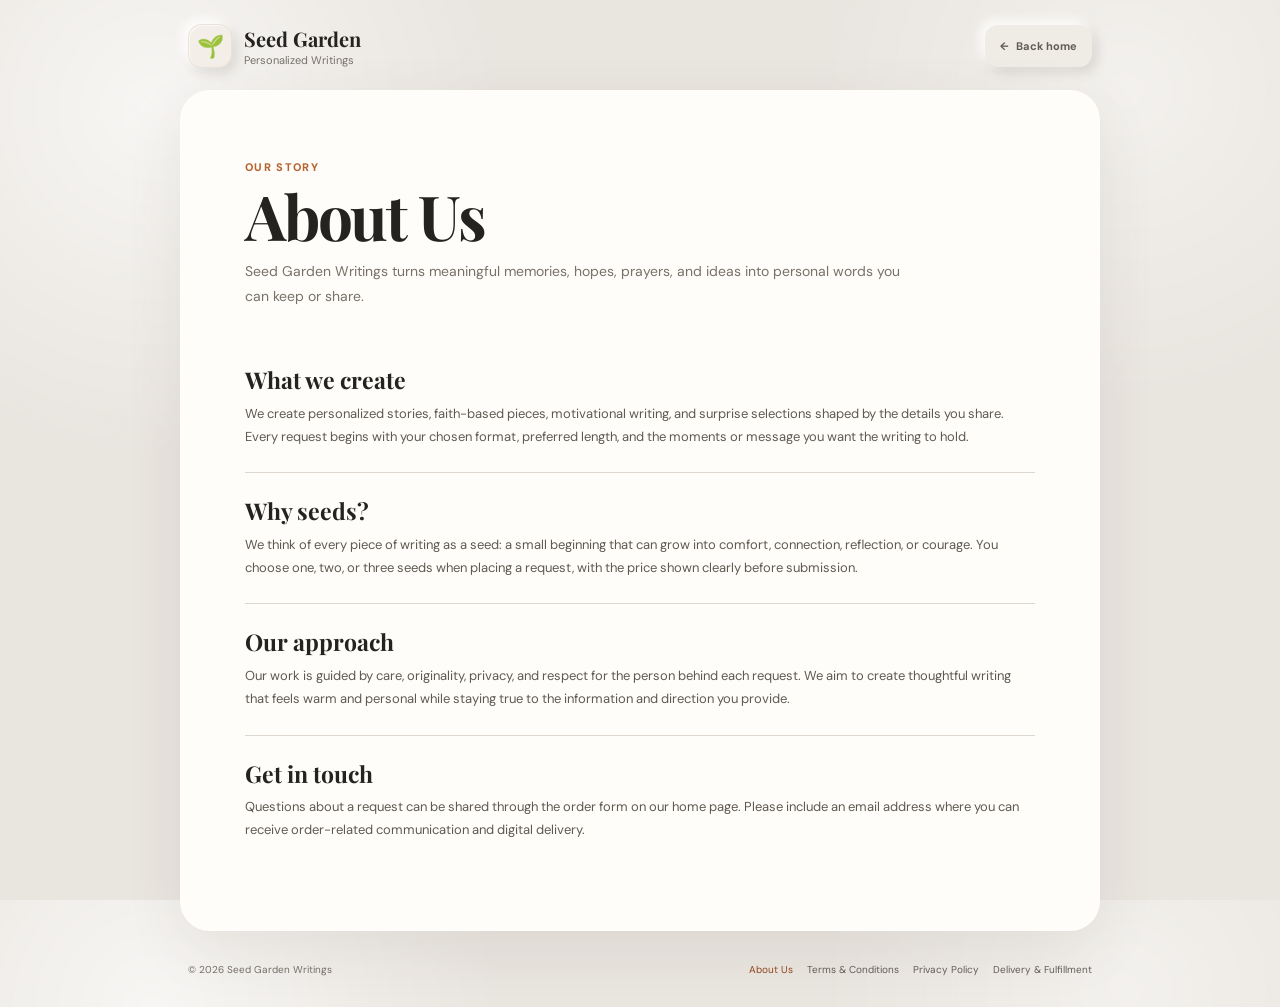
==== about.html @ 4d6d3c55 "Build Seed Garden writing website" ====
<!DOCTYPE html>
<html lang="en">
<head>
  <meta charset="UTF-8" />
  <meta name="viewport" content="width=device-width, initial-scale=1.0" />
  <meta name="description" content="Learn about Seed Garden Writings and our approach to personal, faith-based, and motivational writing." />
  <title>About Us — Seed Garden Writings</title>
  <link rel="preconnect" href="https://fonts.googleapis.com">
  <link rel="preconnect" href="https://fonts.gstatic.com" crossorigin>
  <link href="https://fonts.googleapis.com/css2?family=DM+Sans:wght@400;500;600;700&family=Playfair+Display:wght@600;700&display=swap" rel="stylesheet">
  <link rel="stylesheet" href="styles.css" />
</head>
<body class="legal-page">
  <div class="legal-shell">
    <header class="legal-header">
      <a class="brand" href="index.html" aria-label="Seed Garden Writings home">
        <span class="brand-mark">🌱</span>
        <span><strong>Seed Garden</strong><small>Personalized Writings</small></span>
      </a>
      <a class="home-button" href="index.html"><span aria-hidden="true">←</span> Back home</a>
    </header>

    <main class="legal-card">
      <span class="eyebrow">Our story</span>
      <h1>About Us</h1>
      <p class="legal-intro">Seed Garden Writings turns meaningful memories, hopes, prayers, and ideas into personal words you can keep or share.</p>

      <section class="legal-section">
        <h2>What we create</h2>
        <p>We create personalized stories, faith-based pieces, motivational writing, and surprise selections shaped by the details you share. Every request begins with your chosen format, preferred length, and the moments or message you want the writing to hold.</p>
      </section>

      <section class="legal-section">
        <h2>Why seeds?</h2>
        <p>We think of every piece of writing as a seed: a small beginning that can grow into comfort, connection, reflection, or courage. You choose one, two, or three seeds when placing a request, with the price shown clearly before submission.</p>
      </section>

      <section class="legal-section">
        <h2>Our approach</h2>
        <p>Our work is guided by care, originality, privacy, and respect for the person behind each request. We aim to create thoughtful writing that feels warm and personal while staying true to the information and direction you provide.</p>
      </section>

      <section class="legal-section">
        <h2>Get in touch</h2>
        <p>Questions about a request can be shared through the order form on our home page. Please include an email address where you can receive order-related communication and digital delivery.</p>
      </section>
    </main>

    <footer class="site-footer legal-footer">
      <span>© 2026 Seed Garden Writings</span>
      <nav class="footer-links" aria-label="Footer navigation">
        <a href="about.html" aria-current="page">About Us</a>
        <a href="terms.html">Terms &amp; Conditions</a>
        <a href="privacy.html">Privacy Policy</a>
        <a href="delivery-fulfillment-policy.html">Delivery &amp; Fulfillment</a>
      </nav>
    </footer>
  </div>
</body>
</html>
---- styles.css ----
:root {
  --page: #e9e5df;
  --panel: #fffdf9;
  --panel-soft: #f5f0e9;
  --ink: #25231f;
  --muted: #777169;
  --line: #ddd7cf;
  --accent: #b6632d;
  --accent-dark: #8f4820;
  --accent-soft: #f8e5d7;
  --olive: #6f7e5b;
  --success: #5d7e56;
  --danger: #a44036;
  --shadow: 0 18px 60px rgba(60, 49, 38, .08);
  --neu-raised: -5px -5px 11px rgba(255,255,255,.88), 5px 5px 12px rgba(83,70,55,.15);
  --neu-pressed: inset 3px 3px 7px rgba(91,75,57,.16), inset -3px -3px 7px rgba(255,255,255,.9);
  --radius-xl: 30px;
  --radius-lg: 20px;
  --radius-md: 14px;
}

* { box-sizing: border-box; }

html,
body { height: 100%; }

html { scroll-behavior: smooth; }

body {
  margin: 0;
  overflow: hidden;
  color: var(--ink);
  background:
    radial-gradient(circle at 12% 12%, rgba(255,255,255,.66), transparent 25%),
    radial-gradient(circle at 88% 10%, rgba(255,255,255,.46), transparent 22%),
    var(--page);
  font-family: "DM Sans", system-ui, -apple-system, BlinkMacSystemFont, "Segoe UI", sans-serif;
}

button,
input,
textarea { font: inherit; }

button { cursor: pointer; }
a { color: inherit; }
[hidden] { display: none !important; }

:focus-visible {
  outline: 3px solid rgba(182,99,45,.28);
  outline-offset: 3px;
}

.page-shell {
  width: min(1540px, calc(100% - 40px));
  height: 100dvh;
  margin: 0 auto;
  padding: 16px 0 12px;
  display: grid;
  grid-template-rows: 62px minmax(0, 1fr) 32px;
  gap: 10px;
}

.site-header {
  min-width: 0;
  display: flex;
  align-items: center;
  justify-content: space-between;
  padding: 0 8px;
}

.brand {
  min-width: 0;
  display: inline-flex;
  align-items: center;
  gap: 12px;
  text-decoration: none;
}

.brand-mark,
.summary-icon,
.input-wrap > span:not(.currency),
.admin-icon {
  display: grid;
  place-items: center;
  flex: 0 0 auto;
  border: 1px solid rgba(120,101,79,.08);
  background: #f3eee7;
  box-shadow: var(--neu-raised), inset 1px 1px 1px rgba(255,255,255,.65);
}

.brand-mark {
  width: 44px;
  height: 44px;
  border-radius: 14px;
  font-size: 22px;
}

.brand strong {
  display: block;
  font-family: "Playfair Display", serif;
  font-size: 20px;
}

.brand small {
  display: block;
  margin-top: 1px;
  color: var(--muted);
  font-size: 11px;
}

.admin-button,
.admin-close {
  display: grid;
  place-items: center;
  border: 0;
  color: var(--muted);
  background: #efebe5;
  box-shadow: var(--neu-raised);
  transition: color .18s ease, box-shadow .18s ease, transform .18s ease;
}

.admin-button {
  width: 46px;
  height: 46px;
  border-radius: 50%;
  font-size: 19px;
}

.admin-button:hover,
.admin-close:hover { color: var(--accent-dark); transform: translateY(-1px); }

.admin-button:active,
.admin-close:active { box-shadow: var(--neu-pressed); transform: translateY(1px); }

.workspace {
  min-width: 0;
  min-height: 0;
  display: grid;
  grid-template-columns: .92fr 1.12fr .92fr;
  gap: 22px;
  overflow: hidden;
}

.panel {
  min-width: 0;
  min-height: 0;
  height: 100%;
  overflow-x: hidden;
  overflow-y: auto;
  overscroll-behavior: contain;
  scrollbar-width: thin;
  scrollbar-color: #d7c9ba transparent;
  border-radius: var(--radius-xl);
  background: var(--panel);
  box-shadow: var(--shadow);
}

.panel::-webkit-scrollbar,
.orders-list::-webkit-scrollbar { width: 7px; }
.panel::-webkit-scrollbar-track,
.orders-list::-webkit-scrollbar-track { background: transparent; }
.panel::-webkit-scrollbar-thumb,
.orders-list::-webkit-scrollbar-thumb { border: 2px solid transparent; border-radius: 99px; background: #d3c5b6; background-clip: padding-box; }

.eyebrow {
  display: inline-block;
  color: var(--accent);
  font-size: 11px;
  font-weight: 800;
  letter-spacing: .12em;
  text-transform: uppercase;
}

.panel-top h1,
.library-header h2,
.checkout-header h2,
.admin-login h2,
.admin-dashboard-head h2 {
  margin: 8px 0;
  font-family: "Playfair Display", serif;
  line-height: 1.04;
}

.panel-top p,
.library-header p,
.checkout-header p,
.admin-login > p {
  margin: 0;
  color: var(--muted);
  line-height: 1.52;
}

/* Reviews */
.reviews-panel { padding: 28px 24px 24px; }
.panel-top h1 { font-size: clamp(30px, 3vw, 42px); }

.rating-summary {
  margin: 24px 0 18px;
  padding: 17px;
  border: 1px solid var(--line);
  border-radius: var(--radius-md);
  background: #fff;
}

.rating-summary > div { display: flex; align-items: center; gap: 10px; }
.rating-summary strong { font-size: 29px; }
.stars,
.mini-stars { color: #d59735; letter-spacing: 1px; }
.rating-summary small { display: block; margin-top: 4px; color: var(--muted); }
.review-list { display: grid; gap: 12px; }

.review-card {
  padding: 16px;
  border: 1px solid var(--line);
  border-radius: 17px;
  background: rgba(255,255,255,.74);
  transition: border-color .2s ease, box-shadow .2s ease, transform .2s ease;
}

.review-card:hover,
.review-card.active-review {
  border-color: rgba(182,99,45,.42);
  box-shadow: 0 9px 24px rgba(67,47,31,.07);
  transform: translateY(-1px);
}

.review-head {
  display: grid;
  grid-template-columns: auto 1fr auto;
  gap: 10px;
  align-items: center;
}

.avatar {
  width: 40px;
  height: 40px;
  display: grid;
  place-items: center;
  border-radius: 13px;
  color: var(--accent-dark);
  background: var(--accent-soft);
  font-weight: 800;
}

.review-head strong { display: block; font-size: 14px; }
.review-head span:not(.mini-stars) { display: block; margin-top: 2px; color: var(--muted); font-size: 12px; }
.mini-stars { font-size: 10px; }
.review-card p { margin: 12px 0 0; color: #5f5a53; font-size: 13px; line-height: 1.58; }

.review-footer {
  display: flex;
  align-items: center;
  gap: 8px;
  padding-top: 20px;
  color: var(--muted);
  font-size: 12px;
}

.trust-dot { width: 8px; height: 8px; border-radius: 50%; background: #6c9463; box-shadow: 0 0 0 5px #edf3eb; }

/* Library */
.library-panel { padding: 28px 24px 30px; }
.library-header { padding-bottom: 20px; }
.library-header h2 { font-size: clamp(30px, 3vw, 40px); }
.library-header p { max-width: 440px; font-size: 13px; }
.library-catalog { display: grid; gap: 26px; }

.library-group {
  padding-top: 20px;
  border-top: 1px solid var(--line);
}

.library-group:first-child { padding-top: 0; border-top: 0; }

.library-group-title {
  display: flex;
  align-items: center;
  justify-content: space-between;
  margin: 0 0 14px;
}

.library-group-title h3 { margin: 0; font-size: 16px; }

.library-count {
  padding: 5px 8px;
  border-radius: 999px;
  color: var(--muted);
  background: var(--panel-soft);
  font-size: 10px;
  font-weight: 700;
}

.book-list {
  display: grid;
  grid-template-columns: repeat(2, minmax(0, 1fr));
  gap: 22px 14px;
}

.book-item { min-width: 0; }

.flip-book {
  width: 100%;
  aspect-ratio: 2 / 3;
  display: block;
  padding: 0;
  border: 0;
  border-radius: 10px;
  background: transparent;
  perspective: 900px;
}

.book-card-inner {
  width: 100%;
  height: 100%;
  position: relative;
  display: block;
  transform-style: preserve-3d;
  transition: transform .58s cubic-bezier(.2,.72,.25,1);
}

.flip-book.is-flipped .book-card-inner { transform: rotateY(180deg); }

.book-face {
  position: absolute;
  inset: 0;
  overflow: hidden;
  display: flex;
  flex-direction: column;
  justify-content: center;
  padding: 18px 15px;
  border: 1px solid rgba(52,34,22,.36);
  border-left-width: 7px;
  border-radius: 6px 11px 11px 6px;
  box-shadow: 0 10px 20px rgba(45,37,31,.17), inset 2px 1px 0 rgba(255,255,255,.18);
  backface-visibility: hidden;
  -webkit-backface-visibility: hidden;
}

.book-face::after {
  content: "";
  position: absolute;
  inset: 9px;
  border: 1px solid currentColor;
  border-radius: 3px;
  opacity: .22;
  pointer-events: none;
}

.book-cover { color: #fff8e9; text-align: center; }
.image-cover { padding: 0; background: #e8ddc9; }
.image-cover::after { display: none; }
.image-cover img { width: 100%; height: 100%; display: block; object-fit: cover; }
.book-cover .book-mark { margin-bottom: 12px; font-size: 22px; filter: drop-shadow(0 2px 2px rgba(0,0,0,.15)); }

.book-cover h4,
.book-back-cover h4 {
  margin: 0;
  font-family: "Playfair Display", serif;
  font-size: clamp(17px, 1.6vw, 23px);
  line-height: 1.04;
}

.book-cover small {
  margin-top: 16px;
  font-size: 7px;
  font-weight: 700;
  letter-spacing: .13em;
  text-transform: uppercase;
}

.book-back-cover {
  color: #4b3b2f;
  background: #f2e7d1;
  transform: rotateY(180deg);
  text-align: left;
}

.book-back-cover h4 { margin-bottom: 10px; font-size: 15px; }
.book-back-cover p { margin: 0; font-family: Georgia, serif; font-size: 10px; line-height: 1.48; }
.book-back-cover small { margin-top: auto; padding-top: 10px; color: #806f5c; font-size: 8px; font-weight: 700; }

.tone-0 { background: linear-gradient(155deg, #82452d, #b46e49); }
.tone-1 { background: linear-gradient(155deg, #46563f, #7a896f); }
.tone-2 { color: #5d431e; background: linear-gradient(155deg, #c9a15d, #efd9a8); }
.tone-3 { background: linear-gradient(155deg, #455b64, #78919a); }
.tone-4 { background: linear-gradient(155deg, #6e536b, #9b7897); }
.tone-5 { background: linear-gradient(155deg, #8b6339, #c3945d); }
.tone-6 { background: linear-gradient(155deg, #3f6158, #6f9489); }

.flip-book:hover .book-card-inner { transform: translateY(-3px) rotateY(0); }
.flip-book.is-flipped:hover .book-card-inner { transform: translateY(-3px) rotateY(180deg); }

.book-meta { padding: 10px 2px 0; }
.book-meta h4 { margin: 0 0 4px; font-size: 13px; line-height: 1.25; }
.book-meta p { min-height: 34px; margin: 0; color: var(--muted); font-size: 10px; line-height: 1.45; }

.book-rating {
  display: flex;
  align-items: center;
  justify-content: space-between;
  gap: 7px;
  margin-top: 8px;
  color: var(--muted);
  font-size: 9px;
}

.book-rating strong { color: #d18d27; font-size: 10px; letter-spacing: .03em; }

/* Checkout */
.checkout-panel { padding: 28px 24px 24px; }
.checkout-header h2 { font-size: clamp(30px, 3vw, 40px); }
.checkout-header { margin-bottom: 22px; }
.checkout-header p { font-size: 13px; }

.choice-section {
  min-width: 0;
  margin: 0 0 18px;
  padding: 0;
  border: 0;
}

.choice-section legend,
.field-group label,
.custom-pages-wrap label {
  display: block;
  margin-bottom: 8px;
  color: #4c4640;
  font-size: 12px;
  font-weight: 800;
}

.type-options,
.page-options,
.amount-options { display: grid; gap: 9px; }
.type-options { grid-template-columns: repeat(2, minmax(0, 1fr)); }
.page-options,
.amount-options { grid-template-columns: repeat(3, minmax(0, 1fr)); }

.choice-button,
.calendar-toolbar button,
.calendar-clear,
.admin-signout,
.admin-login-button,
.fulfill-button {
  border: 0;
  color: var(--muted);
  background: #f1ede7;
  box-shadow: var(--neu-raised);
  font-weight: 700;
  transition: color .18s ease, background .18s ease, box-shadow .18s ease, transform .18s ease;
}

.choice-button {
  min-width: 0;
  min-height: 44px;
  padding: 9px 8px;
  border-radius: 11px;
  font-size: 11px;
}

.choice-button small { display: block; margin-top: 2px; color: inherit; font-size: 8px; font-weight: 500; }
.page-choice strong,
.amount-choice strong { display: block; color: inherit; font-size: 12px; }

.choice-button:hover,
.calendar-toolbar button:hover,
.calendar-clear:hover,
.admin-signout:hover { color: var(--accent-dark); transform: translateY(-1px); }

.choice-button:active,
.choice-button.active,
.choice-button[aria-pressed="true"] {
  color: var(--accent-dark);
  background: #f5e3d6;
  box-shadow: var(--neu-pressed);
  transform: translateY(1px);
}

.custom-pages-wrap {
  display: grid;
  grid-template-columns: 1fr 96px;
  align-items: center;
  gap: 10px;
  margin-top: 12px;
  padding: 10px 12px;
  border-radius: 11px;
  background: var(--panel-soft);
}

.custom-pages-wrap label { margin: 0; }
.custom-pages-wrap input { width: 100%; min-height: 38px; padding: 0 9px; border: 1px solid var(--line); border-radius: 9px; outline: 0; background: #fff; }
.custom-pages-wrap input:focus { border-color: var(--accent); box-shadow: 0 0 0 3px rgba(182,99,45,.10); }

.field-group { margin-bottom: 15px; }
.optional { color: var(--muted); font-size: 10px; font-weight: 500; }

.input-wrap {
  min-height: 47px;
  display: flex;
  align-items: center;
  gap: 9px;
  padding: 0 12px;
  border: 1px solid var(--line);
  border-radius: 12px;
  background: #fff;
  transition: border-color .2s ease, box-shadow .2s ease;
}

.input-wrap:focus-within { border-color: var(--accent); box-shadow: 0 0 0 3px rgba(182,99,45,.10); }

.input-wrap > span:not(.currency) {
  width: 27px;
  height: 27px;
  border-radius: 9px;
  font-size: 12px;
}

.input-wrap input { width: 100%; border: 0; outline: 0; color: var(--ink); background: transparent; }

textarea {
  width: 100%;
  min-height: 104px;
  padding: 12px;
  resize: vertical;
  border: 1px solid var(--line);
  border-radius: 12px;
  outline: 0;
  color: var(--ink);
  background: #fff;
  line-height: 1.45;
}

textarea:focus { border-color: var(--accent); box-shadow: 0 0 0 3px rgba(182,99,45,.10); }
.error { min-height: 12px; display: block; margin-top: 4px; color: var(--danger); font-size: 9px; }
.amount-section { margin-bottom: 20px; }

.pay-button {
  width: 100%;
  min-height: 54px;
  display: flex;
  align-items: center;
  justify-content: space-between;
  padding: 0 16px;
  border: 1px solid rgba(143,72,32,.12);
  border-radius: 14px;
  color: #fff;
  background: linear-gradient(145deg, #cb7540, #a95429);
  box-shadow: -5px -5px 12px rgba(255,255,255,.72), 6px 7px 14px rgba(111,63,35,.25), inset 1px 1px 1px rgba(255,255,255,.26);
  font-weight: 800;
  transition: box-shadow .18s ease, transform .18s ease, filter .18s ease;
}

.pay-button:hover { filter: saturate(1.05); transform: translateY(-1px); }
.pay-button:active { box-shadow: inset 4px 4px 9px rgba(100,42,17,.30), inset -3px -3px 8px rgba(255,188,139,.18); transform: translateY(1px); }

.pay-button > span:last-child {
  width: 29px;
  height: 29px;
  display: grid;
  place-items: center;
  border-radius: 10px;
  background: rgba(255,255,255,.1);
  box-shadow: -2px -2px 5px rgba(255,255,255,.16), 3px 3px 6px rgba(86,38,16,.24), inset 1px 1px 1px rgba(255,255,255,.16);
}

.secure-note { margin: 11px 5px 0; color: var(--muted); font-size: 9px; line-height: 1.45; text-align: center; }
.form-message { margin-top: 9px; border-radius: 11px; font-size: 11px; line-height: 1.4; }
.form-message.success { padding: 10px; color: #4f6d48; background: #edf5ea; }
.form-message.error-state { padding: 10px; color: #97362d; background: #faece9; }

.checkout-footer { display: grid; gap: 5px; padding-top: 19px; color: var(--muted); font-size: 10px; }
.checkout-footer span { color: var(--olive); font-weight: 800; }

.site-footer {
  display: flex;
  align-items: center;
  justify-content: space-between;
  gap: 18px;
  padding: 0 8px;
  color: #736d66;
  font-size: 10px;
}

.footer-links {
  min-width: 0;
  display: flex;
  align-items: center;
  justify-content: center;
  gap: 14px;
}

.footer-links a {
  color: #625c55;
  text-decoration: none;
  white-space: nowrap;
  transition: color .18s ease;
}

.footer-links a:hover,
.footer-links a[aria-current="page"] { color: var(--accent-dark); }

/* Standalone information and policy pages */
.legal-page {
  height: auto;
  min-height: 100%;
  overflow-x: hidden;
  overflow-y: auto;
}

.legal-shell {
  width: calc(100% - 36px);
  max-width: 920px;
  min-width: 0;
  min-height: 100dvh;
  margin: 0 auto;
  padding: 24px 0 18px;
  display: flex;
  flex-direction: column;
}

.legal-header {
  display: flex;
  align-items: center;
  justify-content: space-between;
  gap: 20px;
  padding: 0 8px 22px;
}

.home-button {
  min-height: 42px;
  display: inline-flex;
  align-items: center;
  gap: 7px;
  padding: 0 15px;
  border: 0;
  border-radius: 13px;
  color: #625c55;
  background: #efebe5;
  box-shadow: var(--neu-raised);
  font-size: 11px;
  font-weight: 700;
  text-decoration: none;
  transition: color .18s ease, box-shadow .18s ease, transform .18s ease;
}

.home-button:hover { color: var(--accent-dark); transform: translateY(-1px); }
.home-button:active { box-shadow: var(--neu-pressed); transform: translateY(1px); }

.legal-card {
  width: 100%;
  min-width: 0;
  flex: 1;
  padding: clamp(30px, 6vw, 64px);
  border: 1px solid rgba(255,255,255,.72);
  border-radius: var(--radius-xl);
  background: var(--panel);
  box-shadow: var(--shadow);
}

.legal-card h1 {
  max-width: 720px;
  margin: 8px 0 12px;
  font-family: "Playfair Display", serif;
  font-size: clamp(38px, 7vw, 62px);
  line-height: 1.02;
  letter-spacing: -.035em;
}

.legal-intro {
  max-width: 680px;
  margin: 0 0 34px;
  color: var(--muted);
  font-size: 14px;
  line-height: 1.75;
}

.legal-updated {
  display: inline-flex;
  margin-bottom: 28px;
  padding: 7px 10px;
  border-radius: 10px;
  color: #766f66;
  background: #f1ede7;
  box-shadow: var(--neu-pressed);
  font-size: 9px;
  font-weight: 700;
  letter-spacing: .04em;
  text-transform: uppercase;
}

.legal-section {
  padding: 24px 0;
  border-top: 1px solid var(--line);
}

.legal-section:first-of-type { border-top: 0; }

.legal-section h2 {
  margin: 0 0 9px;
  font-family: "Playfair Display", serif;
  font-size: 23px;
  line-height: 1.2;
}

.legal-section p,
.legal-section li {
  color: #5f5952;
  font-size: 13px;
  line-height: 1.75;
  overflow-wrap: anywhere;
}

.legal-section p { margin: 0 0 10px; }
.legal-section p:last-child { margin-bottom: 0; }
.legal-section ul { margin: 8px 0 0; padding-left: 20px; }
.legal-section li + li { margin-top: 5px; }
.legal-section a { color: var(--accent-dark); }

.legal-footer {
  min-height: 48px;
  margin-top: 10px;
  padding: 10px 8px 0;
  flex-wrap: wrap;
}

/* Admin portal */
.admin-portal {
  position: fixed;
  inset: 0;
  z-index: 20;
  display: grid;
  place-items: center;
  padding: 20px;
}

.admin-backdrop {
  position: absolute;
  inset: 0;
  border: 0;
  background: rgba(37,32,27,.52);
  backdrop-filter: blur(7px);
}

.admin-dialog {
  width: min(1080px, 100%);
  height: min(760px, calc(100dvh - 40px));
  position: relative;
  z-index: 1;
  overflow: hidden;
  border: 1px solid rgba(255,255,255,.75);
  border-radius: 28px;
  background: #f8f5f0;
  box-shadow: 0 30px 80px rgba(37,28,21,.28);
}

.admin-close {
  width: 38px;
  height: 38px;
  position: absolute;
  top: 18px;
  right: 18px;
  z-index: 3;
  border-radius: 50%;
  font-size: 23px;
}

.admin-login {
  width: min(390px, calc(100% - 40px));
  height: 100%;
  margin: 0 auto;
  display: flex;
  flex-direction: column;
  justify-content: center;
}

.admin-icon {
  width: 54px;
  height: 54px;
  margin-bottom: 18px;
  border-radius: 16px;
  font-size: 23px;
}

.admin-login h2 { font-size: 38px; }
.admin-login > p { margin-bottom: 24px; }
.admin-login-form,
#admin-login-form { display: grid; gap: 8px; }
#admin-login-form label { margin-top: 6px; font-size: 12px; font-weight: 800; }
#admin-login-form input { min-height: 48px; padding: 0 13px; border: 1px solid var(--line); border-radius: 12px; outline: 0; background: #fff; }
#admin-login-form input:focus { border-color: var(--accent); box-shadow: 0 0 0 3px rgba(182,99,45,.10); }

.admin-login-button {
  min-height: 48px;
  margin-top: 12px;
  border-radius: 12px;
  color: #fff;
  background: var(--accent);
}

.admin-login-button:hover { background: var(--accent-dark); }
.admin-login-error { min-height: 18px; margin: 4px 0 0; color: var(--danger); font-size: 11px; }

.admin-dashboard {
  height: 100%;
  padding: 28px;
  display: flex;
  flex-direction: column;
}

.admin-dashboard-head {
  display: flex;
  align-items: center;
  justify-content: space-between;
  padding-right: 50px;
}

.admin-dashboard-head h2 { margin-bottom: 0; font-size: 34px; }
.admin-signout { padding: 9px 13px; border-radius: 10px; font-size: 11px; }

.admin-layout {
  min-height: 0;
  flex: 1;
  display: grid;
  grid-template-columns: 286px minmax(0, 1fr);
  gap: 24px;
  margin-top: 22px;
}

.calendar-card {
  align-self: start;
  padding: 17px;
  border: 1px solid var(--line);
  border-radius: 18px;
  background: #fffdf9;
}

.calendar-toolbar {
  display: grid;
  grid-template-columns: 34px 1fr 34px;
  gap: 8px;
  align-items: center;
  margin-bottom: 15px;
}

.calendar-toolbar strong { font-size: 13px; text-align: center; }
.calendar-toolbar button { width: 34px; height: 34px; border-radius: 10px; font-size: 20px; }
.calendar-weekdays,
.calendar-grid { display: grid; grid-template-columns: repeat(7, 1fr); gap: 4px; }
.calendar-weekdays { margin-bottom: 6px; color: #9a9288; font-size: 9px; font-weight: 800; text-align: center; }

.calendar-day {
  aspect-ratio: 1;
  position: relative;
  border: 0;
  border-radius: 9px;
  color: #5d5750;
  background: transparent;
  font-size: 10px;
}

.calendar-day:hover { color: var(--accent-dark); background: var(--accent-soft); }
.calendar-day.is-today { box-shadow: inset 0 0 0 1px #d8c4b0; font-weight: 800; }
.calendar-day.has-orders::after { content: ""; width: 4px; height: 4px; position: absolute; right: 4px; bottom: 4px; border-radius: 50%; background: var(--accent); }
.calendar-day.is-selected { color: #fff; background: var(--accent); }
.calendar-day.is-selected::after { background: #fff; }
.calendar-spacer { aspect-ratio: 1; }
.calendar-clear { width: 100%; margin-top: 13px; padding: 9px; border-radius: 10px; font-size: 10px; }

.orders-column { min-width: 0; min-height: 0; display: flex; flex-direction: column; }

.orders-summary {
  display: grid;
  grid-template-columns: repeat(3, minmax(0, 1fr));
  gap: 10px;
}

.orders-summary > div { padding: 12px; border-radius: 13px; background: #efebe5; box-shadow: var(--neu-pressed); }
.orders-summary strong { display: block; font-size: 20px; }
.orders-summary span { display: block; margin-top: 2px; color: var(--muted); font-size: 9px; }
.orders-filter { margin: 14px 0 9px; color: var(--muted); font-size: 10px; }

.orders-list {
  min-height: 0;
  display: grid;
  gap: 10px;
  overflow-y: auto;
  overscroll-behavior: contain;
  padding: 2px 5px 12px 0;
}

.empty-orders {
  padding: 42px 20px;
  border: 1px dashed #d6cec4;
  border-radius: 16px;
  color: var(--muted);
  text-align: center;
}

.empty-orders span { display: block; margin-bottom: 8px; font-size: 28px; }
.empty-orders strong { display: block; color: var(--ink); font-size: 13px; }
.empty-orders p { margin: 5px 0 0; font-size: 10px; }

.order-card {
  padding: 15px;
  border: 1px solid var(--line);
  border-radius: 15px;
  background: #fff;
}

.order-card.is-fulfilled { background: #f5f8f2; }

.order-card-head {
  display: flex;
  align-items: flex-start;
  justify-content: space-between;
  gap: 12px;
  margin-bottom: 12px;
}

.order-card-head strong { display: block; font-size: 13px; }
.order-card-head time { display: block; margin-top: 2px; color: var(--muted); font-size: 9px; }

.status-pill { padding: 5px 8px; border-radius: 999px; color: #8f5b20; background: #fbefd9; font-size: 8px; font-weight: 800; text-transform: uppercase; }
.status-pill.fulfilled { color: #4f7049; background: #e8f2e4; }

.order-details { display: grid; grid-template-columns: repeat(2, minmax(0, 1fr)); gap: 9px 14px; }
.order-detail { min-width: 0; }
.order-detail.full { grid-column: 1 / -1; }
.order-detail small { display: block; margin-bottom: 2px; color: #958b80; font-size: 8px; font-weight: 800; text-transform: uppercase; }
.order-detail span { display: block; overflow-wrap: anywhere; color: #4e4943; font-size: 10px; line-height: 1.4; }

.fulfill-button {
  margin-top: 13px;
  padding: 9px 12px;
  border-radius: 10px;
  color: #fff;
  background: var(--success);
  font-size: 10px;
}

.fulfill-button:hover { background: #496b43; transform: translateY(-1px); }
.fulfill-button:disabled { cursor: default; color: #647260; background: #e0e9dc; box-shadow: none; }

@media (max-width: 1180px) {
  .page-shell { width: calc(100% - 24px); }
  .workspace { grid-template-columns: .9fr 1.08fr .92fr; gap: 14px; }
  .reviews-panel,
  .library-panel,
  .checkout-panel { padding-right: 18px; padding-left: 18px; }
  .type-options { grid-template-columns: 1fr; }
}

@media (max-width: 900px) {
  .page-shell { width: 100%; padding: 10px 12px 8px; grid-template-rows: 58px minmax(0,1fr) 32px; }
  .site-header { padding: 0 4px; }
  .workspace {
    grid-template-columns: repeat(3, minmax(320px, 88vw));
    gap: 14px;
    overflow-x: auto;
    overflow-y: hidden;
    scroll-snap-type: x mandatory;
    scrollbar-width: thin;
  }
  .panel { scroll-snap-align: center; border-radius: 24px; }
  .type-options { grid-template-columns: repeat(2, minmax(0,1fr)); }
  .admin-dialog { height: calc(100dvh - 24px); }
  .admin-dashboard { overflow-y: auto; }
  .admin-layout { display: block; }
  .calendar-card { margin-bottom: 20px; }
  .orders-list { overflow: visible; }
  .site-footer { overflow-x: auto; justify-content: flex-start; scrollbar-width: none; }
  .site-footer::-webkit-scrollbar { display: none; }
  .footer-links { margin-left: auto; }
  .footer-tagline { display: none; }
}

@media (max-width: 520px) {
  .page-shell { padding-inline: 8px; }
  .workspace { grid-template-columns: repeat(3, minmax(310px, calc(100vw - 22px))); gap: 10px; }
  .brand small { display: none; }
  .brand-mark { width: 40px; height: 40px; }
  .admin-button { width: 42px; height: 42px; }
  .reviews-panel,
  .library-panel,
  .checkout-panel { padding: 23px 18px; }
  .book-list { gap: 20px 11px; }
  .book-face { padding: 14px 11px; }
  .book-back-cover p { font-size: 9px; }
  .site-footer { justify-content: flex-start; gap: 14px; padding-inline: 4px; }
  .site-footer > span:first-child { display: none; }
  .footer-links { margin: 0; gap: 13px; }
  .legal-shell { width: calc(100% - 16px); padding-top: 12px; }
  .legal-header { padding: 0 4px 14px; }
  .legal-header .brand small { display: none; }
  .legal-card { padding: 28px 22px; border-radius: 24px; }
  .legal-card h1 { font-size: 39px; }
  .legal-intro { font-size: 13px; }
  .legal-footer > span:first-child { display: block; }
  .legal-footer .footer-links { width: 100%; overflow-x: auto; justify-content: flex-start; padding: 5px 0; }
  .admin-portal { padding: 8px; }
  .admin-dialog { height: calc(100dvh - 16px); border-radius: 22px; }
  .admin-dashboard { padding: 22px 16px; }
  .admin-dashboard-head { padding-right: 45px; }
  .admin-signout { padding: 8px 9px; }
  .orders-summary { gap: 6px; }
  .order-details { grid-template-columns: 1fr; }
  .order-detail.full { grid-column: auto; }
}

@media (prefers-reduced-motion: reduce) {
  *,
  *::before,
  *::after {
    scroll-behavior: auto !important;
    transition-duration: .01ms !important;
  }
}
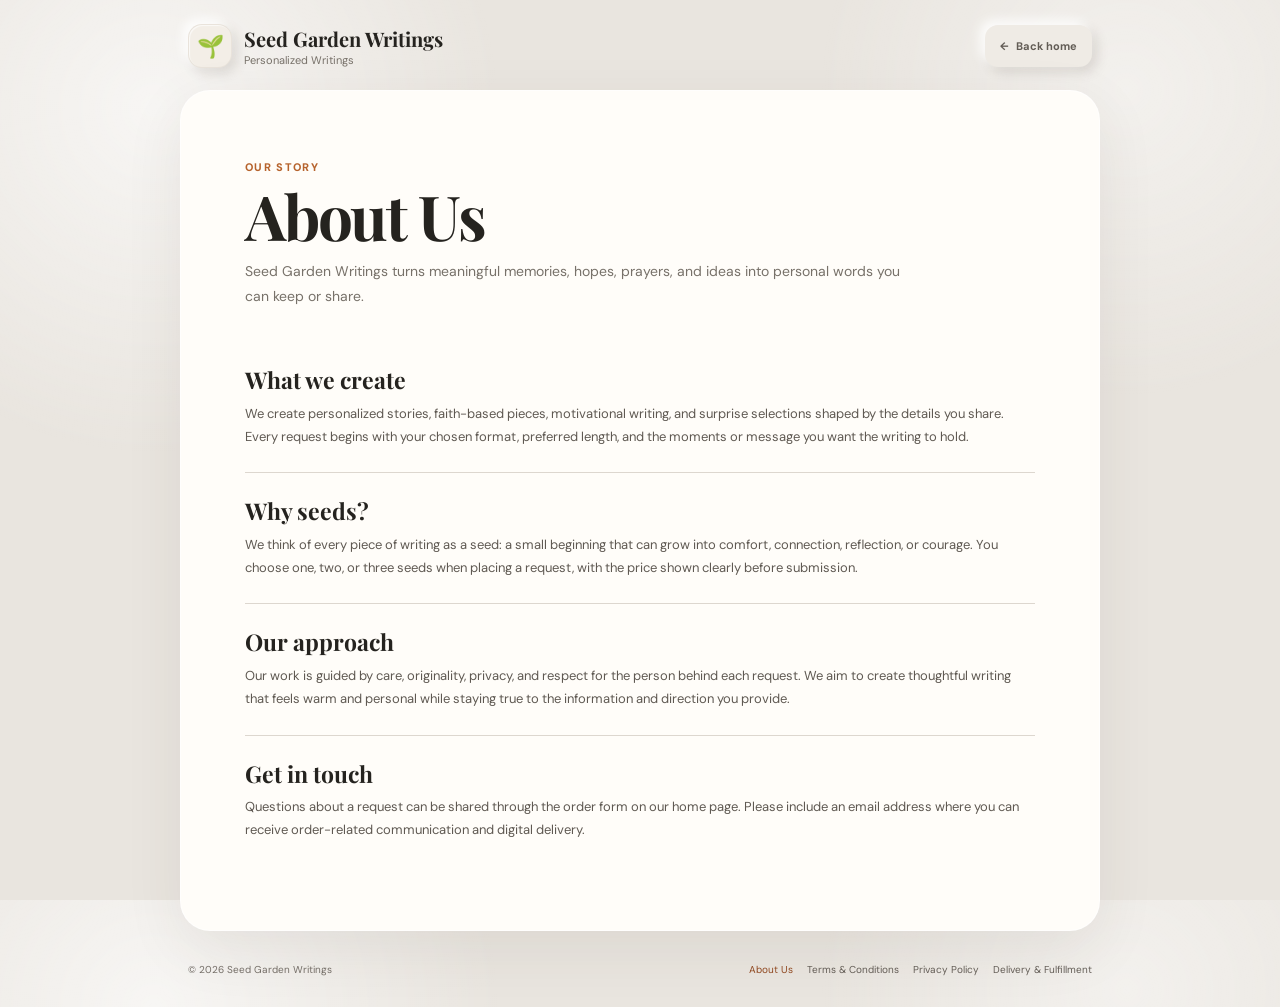
==== commit 0bfc3882: "Rename brand to Seed Garden Writings" ====
--- a/about.html
+++ b/about.html
@@ -15,7 +15,7 @@
     <header class="legal-header">
       <a class="brand" href="index.html" aria-label="Seed Garden Writings home">
         <span class="brand-mark">🌱</span>
-        <span><strong>Seed Garden</strong><small>Personalized Writings</small></span>
+        <span><strong>Seed Garden Writings</strong><small>Personalized Writings</small></span>
       </a>
       <a class="home-button" href="index.html"><span aria-hidden="true">←</span> Back home</a>
     </header>
--- a/styles.css
+++ b/styles.css
@@ -552,6 +552,7 @@
 
 .pay-button:hover { filter: saturate(1.05); transform: translateY(-1px); }
 .pay-button:active { box-shadow: inset 4px 4px 9px rgba(100,42,17,.30), inset -3px -3px 8px rgba(255,188,139,.18); transform: translateY(1px); }
+.pay-button:disabled { cursor: wait; filter: grayscale(.2); opacity: .72; transform: none; }
 
 .pay-button > span:last-child {
   width: 29px;
@@ -798,6 +799,7 @@
 }
 
 .admin-login-button:hover { background: var(--accent-dark); }
+.admin-login-button:disabled { cursor: wait; opacity: .68; }
 .admin-login-error { min-height: 18px; margin: 4px 0 0; color: var(--danger); font-size: 11px; }
 
 .admin-dashboard {
